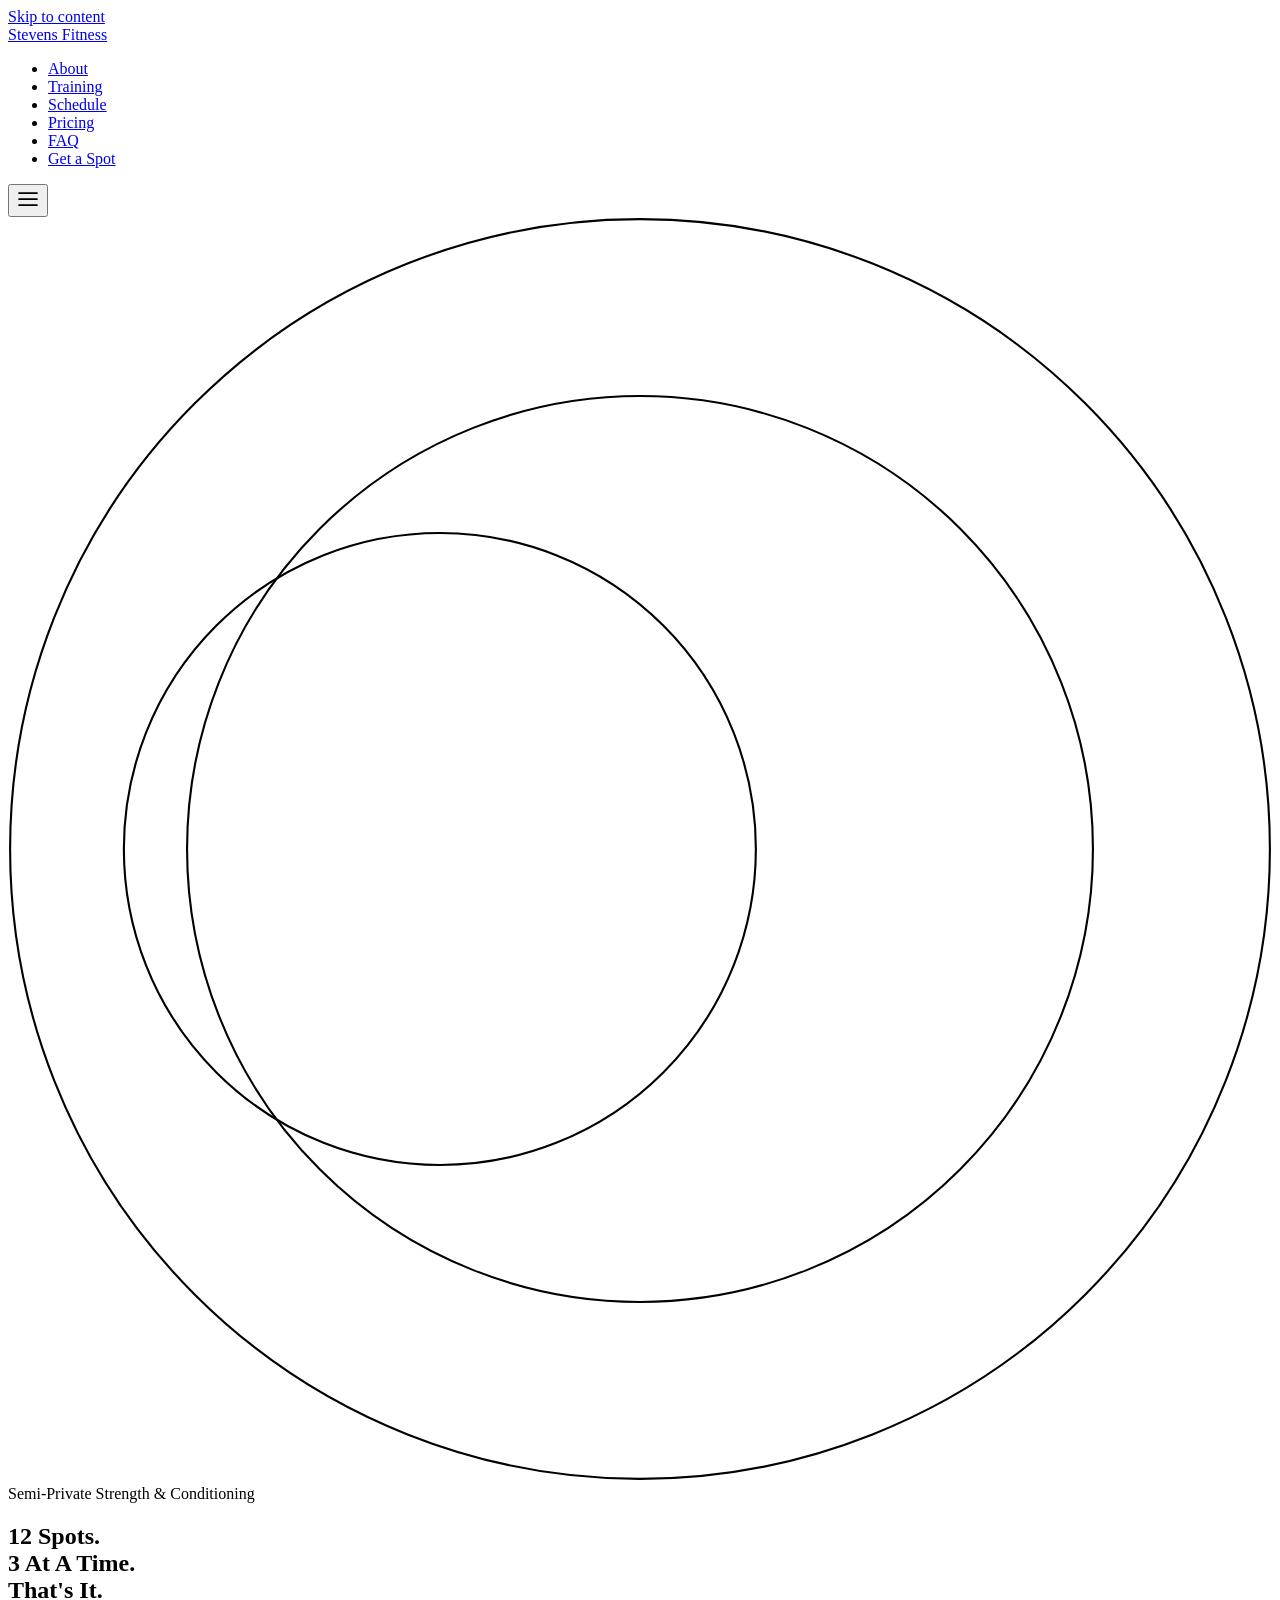
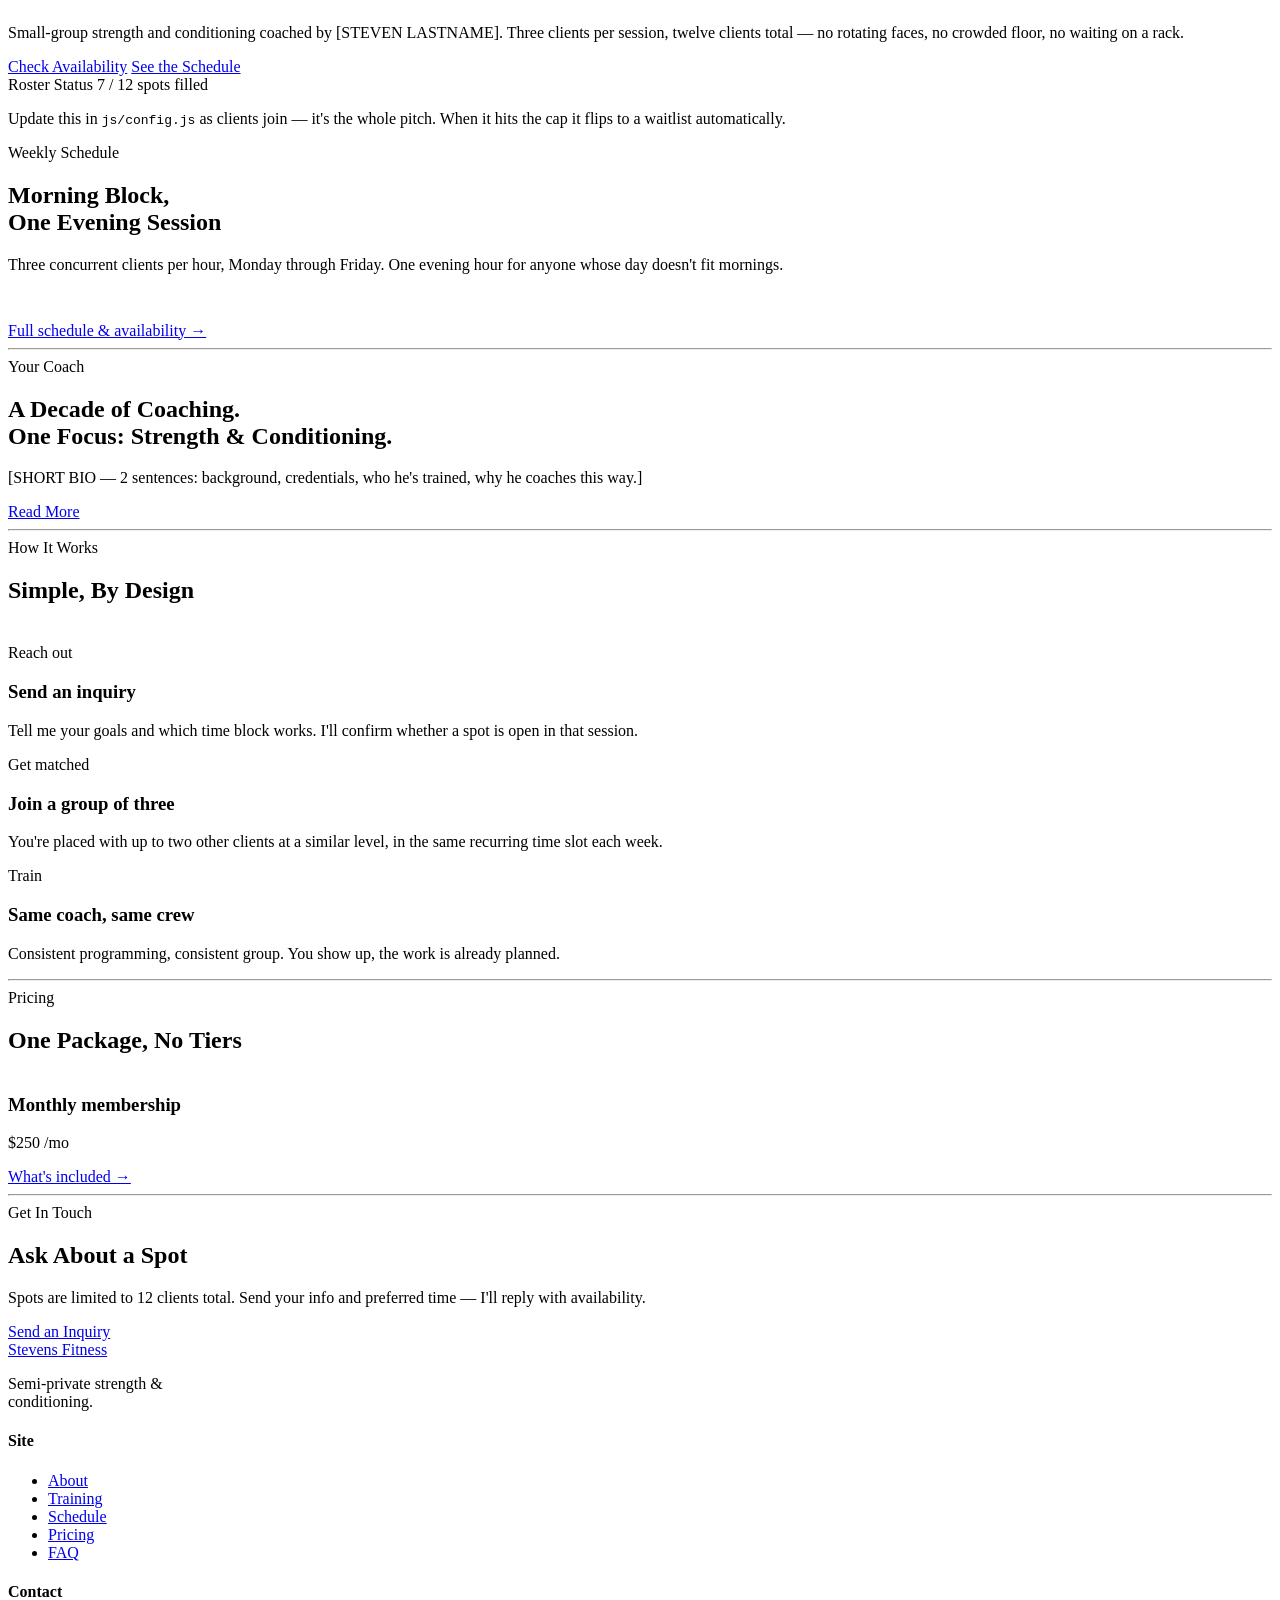
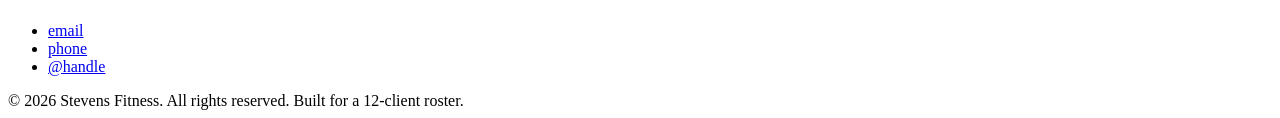
==== index.html @ 7fbc78ea "Add files via upload" ====
<!DOCTYPE html>
<html lang="en">
<head>
<meta charset="UTF-8">
<meta name="viewport" content="width=device-width, initial-scale=1">
<title>Stevens Fitness — Semi-Private Strength &amp; Conditioning</title>
<meta name="description" content="Semi-private strength and conditioning coaching. Three clients per session, twelve clients total. Same coach, same crew, every week.">
<meta property="og:title" content="Stevens Fitness — Semi-Private Strength &amp; Conditioning">
<meta property="og:description" content="Three clients per session, twelve clients total. No rotating faces, no crowded floor.">
<meta property="og:type" content="website">
<meta property="og:image" content="/assets/img/og-image.jpg">
<link rel="icon" href="/assets/img/favicon.ico">
<link rel="preconnect" href="https://fonts.googleapis.com">
<link rel="preconnect" href="https://fonts.gstatic.com" crossorigin>
<link href="https://fonts.googleapis.com/css2?family=Oswald:wght@500;700&family=Inter:wght@400;600;700&display=swap" rel="stylesheet">
<link rel="stylesheet" href="/css/styles.css">
<script>document.documentElement.classList.add('js');</script>

</head>
<body>

<a class="skip-link" href="#main">Skip to content</a>

<!-- ========================= HEADER ========================= -->
<header class="header">
  <div class="wrap header__inner">
    <a href="/index.html" class="logo">Stevens<span> Fitness</span></a>

    <nav class="nav" aria-label="Main">
      <ul class="nav__list">
        <li><a class="nav__link" href="/about.html">About</a></li>
        <li><a class="nav__link" href="/training.html">Training</a></li>
        <li><a class="nav__link" href="/schedule.html">Schedule</a></li>
        <li><a class="nav__link" href="/pricing.html">Pricing</a></li>
        <li><a class="nav__link" href="/faq.html">FAQ</a></li>
        <li><a class="nav__cta" href="/contact.html" data-roster-cta>Get a Spot</a></li>
      </ul>
    </nav>

    <button class="nav-toggle" aria-label="Open menu" aria-expanded="false" aria-controls="mobile-nav">
      <svg width="24" height="24" fill="none" stroke="currentColor" stroke-width="1.75" viewBox="0 0 24 24" aria-hidden="true">
        <path stroke-linecap="round" d="M3 6h18M3 12h18M3 18h18"/>
      </svg>
    </button>
  </div>

  <div class="mobile-nav" id="mobile-nav" hidden>
    <div class="wrap">
      <ul class="mobile-nav__list">
        <li><a href="/about.html">About</a></li>
        <li><a href="/training.html">Training</a></li>
        <li><a href="/schedule.html">Schedule</a></li>
        <li><a href="/pricing.html">Pricing</a></li>
        <li><a href="/faq.html">FAQ</a></li>
        <li><a href="/contact.html">Get a Spot</a></li>
      </ul>
    </div>
  </div>
</header>

<main id="main">

  <!-- ========================= HERO ========================= -->
  <section class="hero">
    <svg class="hero__deco" viewBox="0 0 600 600" fill="none" aria-hidden="true">
      <circle cx="300" cy="300" r="299" stroke="currentColor"/>
      <circle cx="300" cy="300" r="215" stroke="currentColor"/>
      <circle cx="205" cy="300" r="150" stroke="currentColor"/>
    </svg>

    <div class="wrap hero__inner reveal">
      <span class="eyebrow">Semi-Private Strength &amp; Conditioning</span>
      <h1>
        <span data-roster-total>12</span> Spots.<br>
        <span class="text-amber">3</span> At A Time.<br>
        That's It.
      </h1>
      <p class="lede">
        Small-group strength and conditioning coached by <span class="placeholder">[STEVEN LASTNAME]</span>.
        Three clients per session, twelve clients total — no rotating faces, no crowded floor,
        no waiting on a rack.
      </p>
      <div class="btn-row">
        <a class="btn btn--solid" href="/contact.html" data-roster-cta>Check Availability</a>
        <a class="btn btn--outline" href="/schedule.html">See the Schedule</a>
      </div>
    </div>
  </section>

  <!-- ========================= ROSTER STATUS ========================= -->
  <section class="wrap section--tight" style="padding-top:0">
    <div class="statbar reveal">
      <span class="statbar__label">Roster Status</span>
      <span class="statbar__value" data-roster>7 / 12 spots filled</span>
    </div>
    <p class="muted" style="margin-top:1rem">
      Update this in <code>js/config.js</code> as clients join — it's the whole pitch.
      When it hits the cap it flips to a waitlist automatically.
    </p>
  </section>

  <!-- ========================= SCHEDULE PREVIEW ========================= -->
  <section class="wrap section">
    <div class="reveal">
      <span class="eyebrow">Weekly Schedule</span>
      <h2>Morning Block,<br>One Evening Session</h2>
      <p class="lede">
        Three concurrent clients per hour, Monday through Friday. One evening hour
        for anyone whose day doesn't fit mornings.
      </p>
    </div>

    <div data-schedule style="margin-top:3rem" class="reveal"></div>

    <div class="btn-row">
      <a class="btn btn--ghost" href="/schedule.html">Full schedule &amp; availability →</a>
    </div>
  </section>

  <hr class="rule">

  <!-- ========================= COACH TEASER ========================= -->
  <section class="wrap section">
    <div class="split reveal">
      <div>
        <span class="eyebrow eyebrow--slate">Your Coach</span>
        <h2>A Decade of Coaching.<br>One Focus: Strength &amp; Conditioning.</h2>
        <p class="lede">
          <span class="placeholder">[SHORT BIO — 2 sentences: background, credentials,
          who he's trained, why he coaches this way.]</span>
        </p>
      </div>
      <a class="btn btn--outline" href="/about.html">Read More</a>
    </div>
  </section>

  <hr class="rule">

  <!-- ========================= HOW IT WORKS ========================= -->
  <section class="wrap section">
    <div class="reveal">
      <span class="eyebrow">How It Works</span>
      <h2>Simple, By Design</h2>
    </div>

    <div class="steps reveal" style="margin-top:2.5rem">
      <div class="step">
        <p class="step__tag">Reach out</p>
        <h3>Send an inquiry</h3>
        <p>Tell me your goals and which time block works. I'll confirm whether a spot is open in that session.</p>
      </div>
      <div class="step">
        <p class="step__tag">Get matched</p>
        <h3>Join a group of three</h3>
        <p>You're placed with up to two other clients at a similar level, in the same recurring time slot each week.</p>
      </div>
      <div class="step">
        <p class="step__tag">Train</p>
        <h3>Same coach, same crew</h3>
        <p>Consistent programming, consistent group. You show up, the work is already planned.</p>
      </div>
    </div>
  </section>

  <hr class="rule">

  <!-- ========================= PRICING TEASER ========================= -->
  <section class="wrap section">
    <div class="reveal">
      <span class="eyebrow">Pricing</span>
      <h2>One Package, No Tiers</h2>
    </div>

    <div class="card card--feature reveal" style="margin-top:2.5rem;max-width:38rem">
      <h3>Monthly membership</h3>
      <ul class="check-list" data-price-includes></ul>
      <div class="price">
        <span class="price__amount" data-price>$250</span>
        <span class="price__period" data-price-period>/mo</span>
      </div>
      <p class="muted" style="margin-top:0.75rem" data-price-note></p>
    </div>

    <div class="btn-row">
      <a class="btn btn--ghost" href="/pricing.html">What's included →</a>
    </div>
  </section>

  <hr class="rule">

  <!-- ========================= CTA ========================= -->
  <section class="wrap section">
    <div class="reveal" style="max-width:40rem">
      <span class="eyebrow">Get In Touch</span>
      <h2>Ask About a Spot</h2>
      <p class="lede">
        Spots are limited to <span data-roster-total>12</span> clients total. Send your info
        and preferred time — I'll reply with availability.
      </p>
      <div class="btn-row">
        <a class="btn btn--solid" href="/contact.html" data-roster-cta>Send an Inquiry</a>
      </div>
    </div>
  </section>

</main>

<!-- ========================= FOOTER ========================= -->
<footer class="footer">
  <div class="wrap">
    <div class="footer__grid">
      <div class="footer__col">
        <a href="/index.html" class="logo">Stevens<span> Fitness</span></a>
        <p class="muted" style="margin-top:1rem;max-width:24ch">
          Semi-private strength &amp; conditioning.
        </p>
      </div>
      <div class="footer__col">
        <h4>Site</h4>
        <ul>
          <li><a href="/about.html">About</a></li>
          <li><a href="/training.html">Training</a></li>
          <li><a href="/schedule.html">Schedule</a></li>
          <li><a href="/pricing.html">Pricing</a></li>
          <li><a href="/faq.html">FAQ</a></li>
        </ul>
      </div>
      <div class="footer__col">
        <h4>Contact</h4>
        <ul>
          <li><a href="#" data-email>email</a></li>
          <li><a href="#" data-phone>phone</a></li>
          <li><a href="#" data-instagram>@handle</a></li>
        </ul>
      </div>
    </div>
    <div class="footer__base">
      <span>&copy; <span data-year>2026</span> Stevens Fitness. All rights reserved.</span>
      <span>Built for a <span data-roster-total>12</span>-client roster.</span>
    </div>
  </div>
</footer>

<script src="/js/config.js"></script>
<script src="/js/main.js"></script>
</body>
</html>
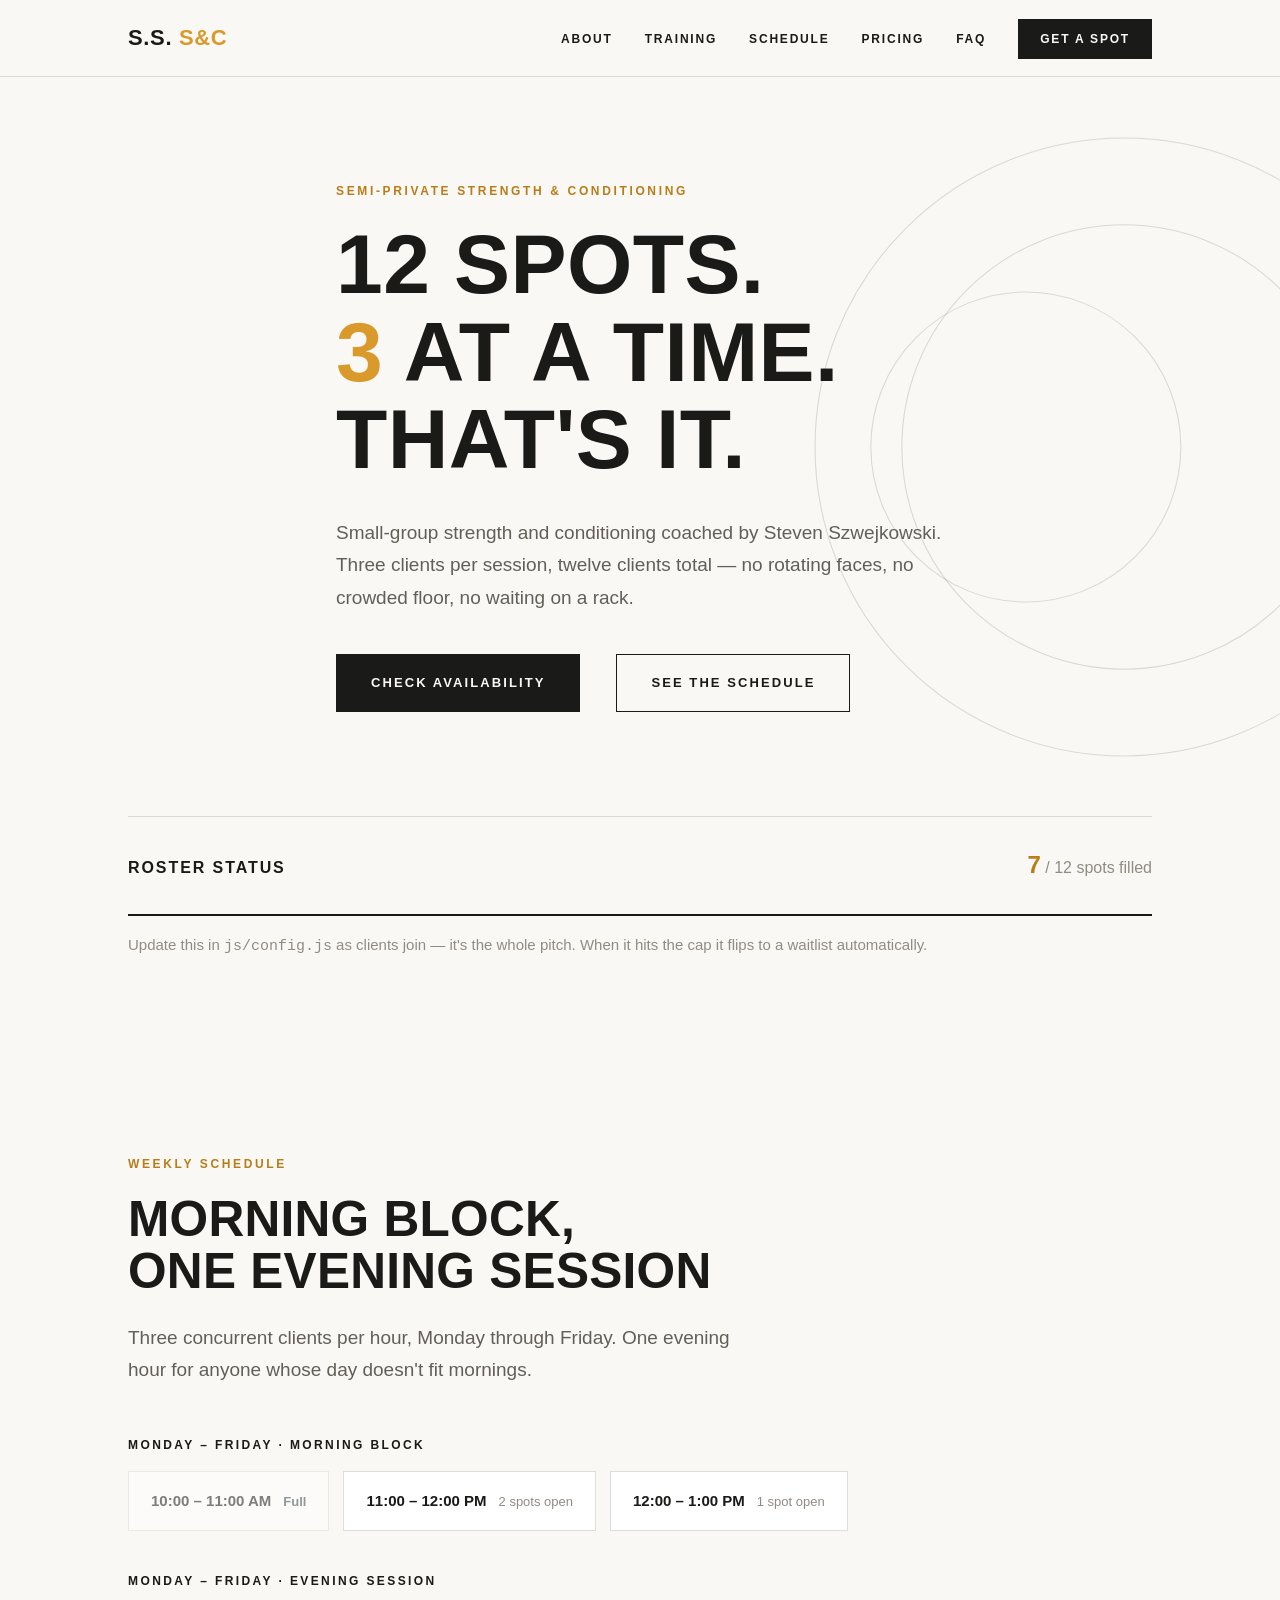
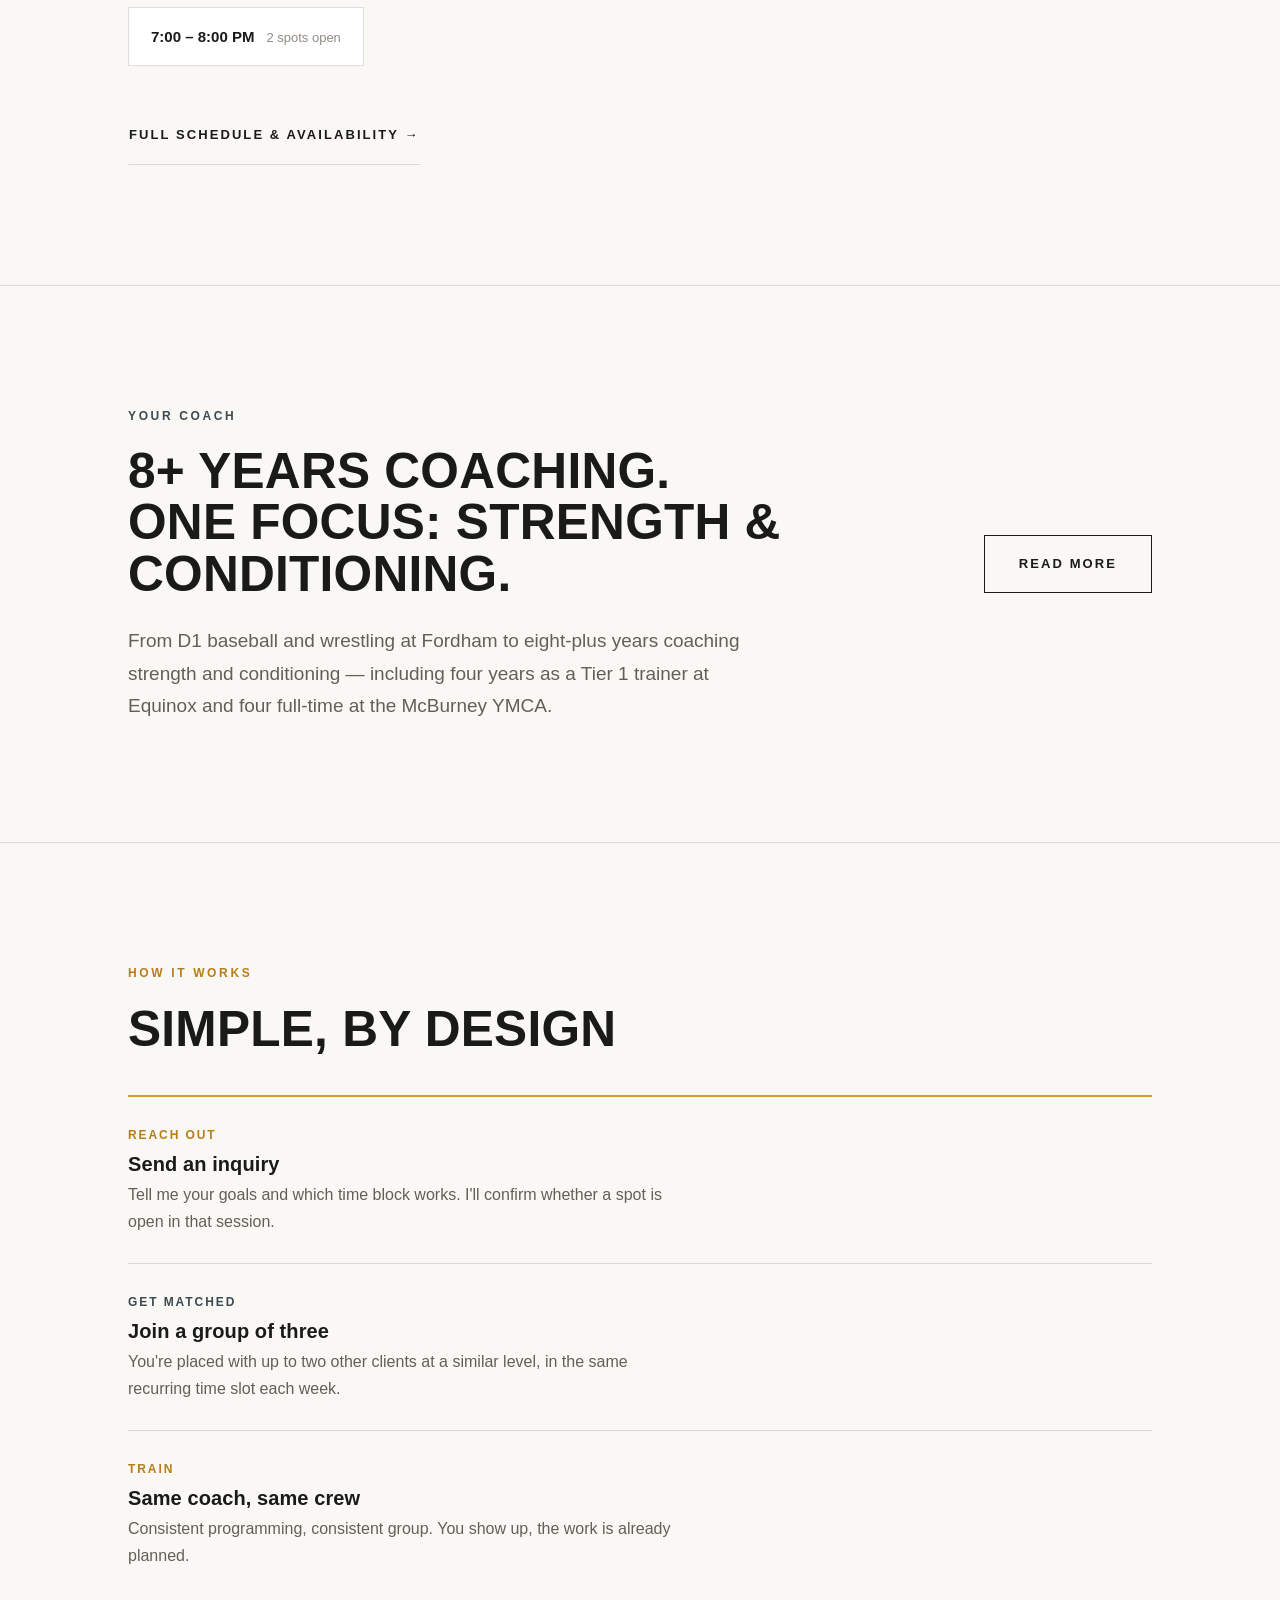
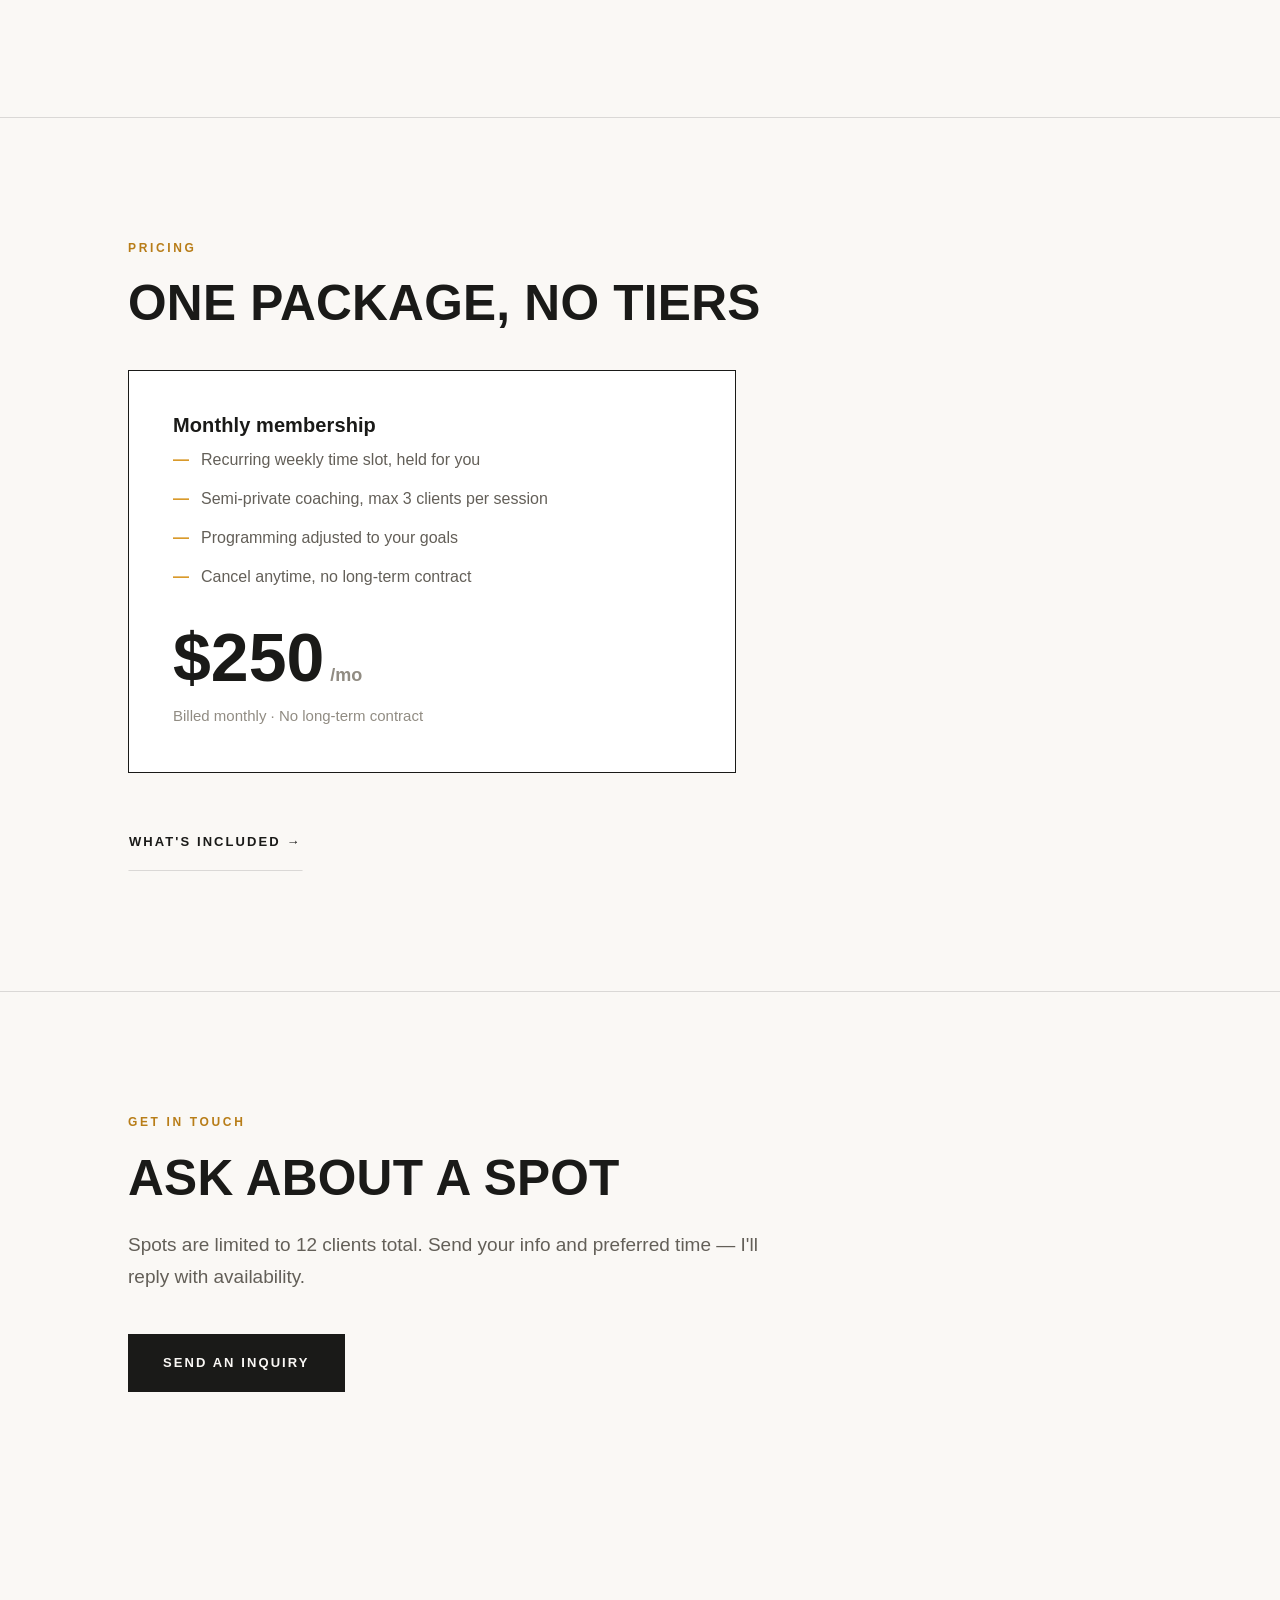
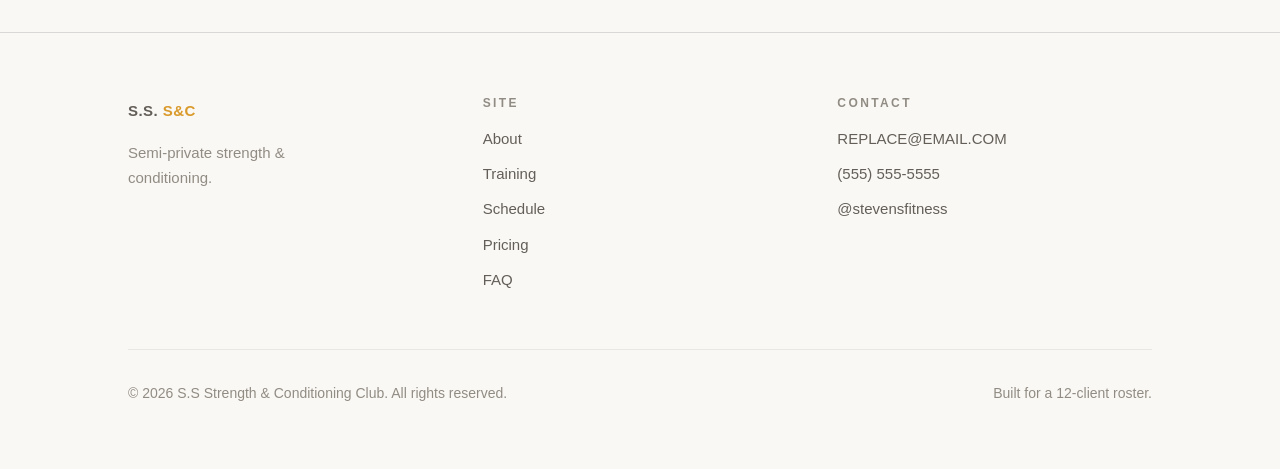
==== commit 64666b83: "Update index.html" ====
--- a/index.html
+++ b/index.html
@@ -3,9 +3,9 @@
 <head>
 <meta charset="UTF-8">
 <meta name="viewport" content="width=device-width, initial-scale=1">
-<title>Stevens Fitness — Semi-Private Strength &amp; Conditioning</title>
+<title>S.S Strength &amp; Conditioning Club — Semi-Private Coaching</title>
 <meta name="description" content="Semi-private strength and conditioning coaching. Three clients per session, twelve clients total. Same coach, same crew, every week.">
-<meta property="og:title" content="Stevens Fitness — Semi-Private Strength &amp; Conditioning">
+<meta property="og:title" content="S.S Strength &amp; Conditioning Club — Semi-Private Coaching">
 <meta property="og:description" content="Three clients per session, twelve clients total. No rotating faces, no crowded floor.">
 <meta property="og:type" content="website">
 <meta property="og:image" content="/assets/img/og-image.jpg">
@@ -24,7 +24,7 @@
 <!-- ========================= HEADER ========================= -->
 <header class="header">
   <div class="wrap header__inner">
-    <a href="/index.html" class="logo">Stevens<span> Fitness</span></a>
+    <a href="/index.html" class="logo" title="S.S Strength &amp; Conditioning Club">S.S.<span> S&amp;C</span></a>
 
     <nav class="nav" aria-label="Main">
       <ul class="nav__list">
@@ -76,7 +76,7 @@
         That's It.
       </h1>
       <p class="lede">
-        Small-group strength and conditioning coached by <span class="placeholder">[STEVEN LASTNAME]</span>.
+        Small-group strength and conditioning coached by Steven Szwejkowski.
         Three clients per session, twelve clients total — no rotating faces, no crowded floor,
         no waiting on a rack.
       </p>
@@ -124,10 +124,11 @@
     <div class="split reveal">
       <div>
         <span class="eyebrow eyebrow--slate">Your Coach</span>
-        <h2>A Decade of Coaching.<br>One Focus: Strength &amp; Conditioning.</h2>
+        <h2>8+ Years Coaching.<br>One Focus: Strength &amp; Conditioning.</h2>
         <p class="lede">
-          <span class="placeholder">[SHORT BIO — 2 sentences: background, credentials,
-          who he's trained, why he coaches this way.]</span>
+          From D1 baseball and wrestling at Fordham to eight-plus years coaching strength
+          and conditioning — including four years as a Tier 1 trainer at Equinox and four
+          full-time at the McBurney YMCA.
         </p>
       </div>
       <a class="btn btn--outline" href="/about.html">Read More</a>
@@ -210,7 +211,7 @@
   <div class="wrap">
     <div class="footer__grid">
       <div class="footer__col">
-        <a href="/index.html" class="logo">Stevens<span> Fitness</span></a>
+        <a href="/index.html" class="logo" title="S.S Strength &amp; Conditioning Club">S.S.<span> S&amp;C</span></a>
         <p class="muted" style="margin-top:1rem;max-width:24ch">
           Semi-private strength &amp; conditioning.
         </p>
@@ -235,7 +236,7 @@
       </div>
     </div>
     <div class="footer__base">
-      <span>&copy; <span data-year>2026</span> Stevens Fitness. All rights reserved.</span>
+      <span>&copy; <span data-year>2026</span> S.S Strength & Conditioning Club. All rights reserved.</span>
       <span>Built for a <span data-roster-total>12</span>-client roster.</span>
     </div>
   </div>
--- a/css/styles.css
+++ b/css/styles.css
@@ -0,0 +1,640 @@
+/* ============================================================================
+   STEVENS FITNESS — Design System
+   Palette: Ink + Amber
+   Edit the tokens below to re-skin the entire site.
+   ========================================================================= */
+
+:root {
+  /* --- Color ------------------------------------------------------------ */
+  --base:       #FAF8F5;   /* page background (warm off-white)              */
+  --surface:    #FFFFFF;   /* cards, raised panels                          */
+  --ink:        #1A1A18;   /* headings, near-black                          */
+  --ink-soft:   #635F58;   /* body copy                                     */
+  --ink-mute:   #918C83;   /* captions, meta, disabled                      */
+  --amber:      #D99A2B;   /* primary accent                                */
+  --amber-deep: #B87D18;   /* accent hover / text-on-light contrast          */
+  --slate:      #3D4A52;   /* secondary accent                              */
+  --rule:       rgba(26, 26, 24, 0.14);  /* hairline dividers               */
+  --rule-soft:  rgba(26, 26, 24, 0.08);
+
+  /* --- Type ------------------------------------------------------------- */
+  --font-display: 'Oswald', 'Haettenschweiler', 'Arial Narrow', sans-serif;
+  --font-body:    'Inter', -apple-system, BlinkMacSystemFont, 'Segoe UI', sans-serif;
+
+  /* --- Layout ----------------------------------------------------------- */
+  --wrap:     1120px;
+  --gutter:   clamp(1.25rem, 5vw, 3rem);
+  --section:  clamp(4rem, 10vw, 7.5rem);   /* vertical section rhythm       */
+  --header-h: 76px;
+}
+
+/* ============================================================================
+   RESET
+   ========================================================================= */
+
+*, *::before, *::after { box-sizing: border-box; }
+
+html {
+  -webkit-text-size-adjust: 100%;
+  scroll-behavior: smooth;
+  scroll-padding-top: calc(var(--header-h) + 1rem);
+}
+
+body {
+  margin: 0;
+  background: var(--base);
+  color: var(--ink-soft);
+  font-family: var(--font-body);
+  font-size: 1rem;
+  line-height: 1.7;
+  -webkit-font-smoothing: antialiased;
+  overflow-x: hidden;
+}
+
+img, svg { max-width: 100%; display: block; }
+button, input, select, textarea { font: inherit; color: inherit; }
+
+@media (prefers-reduced-motion: reduce) {
+  html { scroll-behavior: auto; }
+  *, *::before, *::after {
+    animation-duration: 0.01ms !important;
+    transition-duration: 0.01ms !important;
+  }
+}
+
+/* ============================================================================
+   TYPOGRAPHY
+   ========================================================================= */
+
+h1, h2, h3, h4 {
+  font-family: var(--font-display);
+  font-weight: 700;
+  text-transform: uppercase;
+  color: var(--ink);
+  line-height: 1.04;
+  letter-spacing: 0.005em;
+  margin: 0 0 0.5em;
+}
+
+h1 { font-size: clamp(2.75rem, 8vw, 5.25rem); }
+h2 { font-size: clamp(1.9rem, 4.6vw, 3.1rem); }
+h3 { font-size: clamp(1.2rem, 2.4vw, 1.6rem); }
+h4 { font-size: 1.0625rem; letter-spacing: 0.02em; }
+
+p { margin: 0 0 1.25rem; }
+p:last-child { margin-bottom: 0; }
+
+a { color: var(--amber-deep); text-decoration: none; transition: color 0.2s ease; }
+a:hover { color: var(--ink); }
+
+strong { color: var(--ink); font-weight: 600; }
+
+/* Small wide-tracked label above every section heading */
+.eyebrow {
+  display: block;
+  font-family: var(--font-body);
+  font-size: 0.75rem;
+  font-weight: 700;
+  text-transform: uppercase;
+  letter-spacing: 0.22em;
+  color: var(--amber-deep);
+  margin-bottom: 1.25rem;
+}
+.eyebrow--slate { color: var(--slate); }
+
+.lede {
+  font-size: clamp(1.0625rem, 1.6vw, 1.1875rem);
+  max-width: 60ch;
+}
+
+.text-amber { color: var(--amber); }
+.text-slate { color: var(--slate); }
+.text-ink   { color: var(--ink); }
+.muted      { color: var(--ink-mute); font-size: 0.9375rem; }
+
+/* ============================================================================
+   LAYOUT
+   ========================================================================= */
+
+.wrap {
+  max-width: var(--wrap);
+  margin-inline: auto;
+  padding-inline: var(--gutter);
+}
+
+.section { padding-block: var(--section); }
+.section--tight { padding-block: calc(var(--section) * 0.62); }
+
+.rule {
+  border: 0;
+  border-top: 1px solid var(--rule);
+  margin: 0;
+}
+
+.grid { display: grid; gap: clamp(1.5rem, 4vw, 3rem); }
+.grid--2 { grid-template-columns: repeat(auto-fit, minmax(280px, 1fr)); }
+.grid--3 { grid-template-columns: repeat(auto-fit, minmax(240px, 1fr)); }
+
+.split {
+  display: grid;
+  gap: clamp(1.5rem, 5vw, 4rem);
+  align-items: start;
+}
+@media (min-width: 860px) {
+  .split { grid-template-columns: 1fr auto; align-items: center; }
+}
+
+/* ============================================================================
+   BUTTONS
+   ========================================================================= */
+
+.btn {
+  display: inline-block;
+  font-family: var(--font-body);
+  font-size: 0.8125rem;
+  font-weight: 700;
+  text-transform: uppercase;
+  letter-spacing: 0.16em;
+  padding: 1.0625rem 2.125rem;
+  border: 1px solid transparent;
+  background: none;
+  cursor: pointer;
+  transition: background-color 0.22s ease, color 0.22s ease, border-color 0.22s ease;
+}
+
+.btn--solid {
+  background: var(--ink);
+  color: var(--base);
+  border-color: var(--ink);
+}
+.btn--solid:hover { background: var(--amber); border-color: var(--amber); color: var(--ink); }
+
+.btn--outline {
+  border-color: var(--ink);
+  color: var(--ink);
+}
+.btn--outline:hover { background: var(--ink); color: var(--base); }
+
+.btn--ghost {
+  padding-inline: 0;
+  color: var(--ink);
+  border-bottom: 1px solid var(--rule);
+}
+.btn--ghost:hover { color: var(--amber-deep); border-bottom-color: var(--amber); }
+
+.btn-row {
+  display: flex;
+  flex-wrap: wrap;
+  align-items: center;
+  gap: clamp(1rem, 3vw, 2.25rem);
+  margin-top: 2.5rem;
+}
+
+/* ============================================================================
+   HEADER / NAV
+   ========================================================================= */
+
+.header {
+  position: sticky;
+  top: 0;
+  z-index: 100;
+  background: var(--base);
+  border-bottom: 1px solid var(--rule);
+}
+
+.header__inner {
+  display: flex;
+  align-items: center;
+  justify-content: space-between;
+  gap: 1.5rem;
+  min-height: var(--header-h);
+}
+
+.logo {
+  font-family: var(--font-display);
+  font-size: 1.375rem;
+  font-weight: 700;
+  text-transform: uppercase;
+  letter-spacing: 0.03em;
+  color: var(--ink);
+  white-space: nowrap;
+}
+.logo span { color: var(--amber); }
+.logo:hover { color: var(--ink); }
+
+.nav { display: none; }
+@media (min-width: 940px) { .nav { display: block; } }
+
+.nav__list {
+  display: flex;
+  align-items: center;
+  gap: 2rem;
+  list-style: none;
+  margin: 0;
+  padding: 0;
+}
+
+.nav__link {
+  font-size: 0.75rem;
+  font-weight: 700;
+  text-transform: uppercase;
+  letter-spacing: 0.15em;
+  color: var(--ink);
+  padding-block: 0.25rem;
+  border-bottom: 1px solid transparent;
+}
+.nav__link:hover { color: var(--amber-deep); border-bottom-color: var(--amber); }
+.nav__link[aria-current="page"] { color: var(--amber-deep); border-bottom-color: var(--amber); }
+
+.nav__cta {
+  font-size: 0.75rem;
+  font-weight: 700;
+  text-transform: uppercase;
+  letter-spacing: 0.15em;
+  color: var(--base);
+  background: var(--ink);
+  padding: 0.8125rem 1.375rem;
+}
+.nav__cta:hover { background: var(--amber); color: var(--ink); }
+
+.nav-toggle {
+  display: grid;
+  place-items: center;
+  width: 44px; height: 44px;
+  margin-right: -10px;
+  border: 0; background: none; cursor: pointer;
+  color: var(--ink);
+}
+@media (min-width: 940px) { .nav-toggle { display: none; } }
+
+.mobile-nav {
+  border-top: 1px solid var(--rule);
+  background: var(--base);
+}
+.mobile-nav[hidden] { display: none; }
+.mobile-nav__list { list-style: none; margin: 0; padding: 0.5rem 0 1.5rem; }
+.mobile-nav__list a {
+  display: block;
+  padding: 0.875rem 0;
+  font-size: 0.8125rem;
+  font-weight: 700;
+  text-transform: uppercase;
+  letter-spacing: 0.15em;
+  color: var(--ink);
+  border-bottom: 1px solid var(--rule-soft);
+}
+.mobile-nav__list a:hover { color: var(--amber-deep); }
+
+/* ============================================================================
+   HERO
+   ========================================================================= */
+
+.hero {
+  position: relative;
+  padding-block: clamp(3.5rem, 9vw, 6.5rem);
+  overflow: hidden;
+}
+
+.hero__deco {
+  position: absolute;
+  top: 50%;
+  right: -12%;
+  transform: translateY(-50%);
+  width: min(620px, 62vw);
+  color: var(--rule);
+  pointer-events: none;
+  z-index: 0;
+}
+.hero__inner { position: relative; z-index: 1; max-width: 44rem; }
+.hero h1 { margin-bottom: 0.4em; }
+
+/* Page-header for interior pages */
+.page-head {
+  padding-block: clamp(3rem, 7vw, 5rem) clamp(2rem, 4vw, 3rem);
+  border-bottom: 1px solid var(--rule);
+}
+.page-head h1 { font-size: clamp(2.25rem, 6vw, 4rem); }
+
+/* ============================================================================
+   STAT BAR  (roster status)
+   ========================================================================= */
+
+.statbar {
+  display: flex;
+  flex-wrap: wrap;
+  align-items: baseline;
+  justify-content: space-between;
+  gap: 1rem;
+  padding-block: 1.75rem;
+  border-top: 1px solid var(--rule);
+  border-bottom: 2px solid var(--ink);
+}
+.statbar__label {
+  font-family: var(--font-display);
+  font-size: 1rem;
+  font-weight: 700;
+  text-transform: uppercase;
+  letter-spacing: 0.12em;
+  color: var(--ink);
+}
+.statbar__value { font-size: 1rem; color: var(--ink-mute); }
+.statbar__value b {
+  font-family: var(--font-display);
+  font-size: 1.5rem;
+  color: var(--amber-deep);
+  font-weight: 700;
+}
+
+/* ============================================================================
+   SLOT CHIPS  (schedule)
+   ========================================================================= */
+
+.slot-group { margin-bottom: 2.5rem; }
+.slot-group:last-child { margin-bottom: 0; }
+
+.slot-group__day {
+  font-size: 0.75rem;
+  font-weight: 700;
+  text-transform: uppercase;
+  letter-spacing: 0.2em;
+  color: var(--ink);
+  margin-bottom: 1rem;
+}
+
+.slots { display: flex; flex-wrap: wrap; gap: 0.875rem; }
+
+.slot {
+  display: flex;
+  align-items: baseline;
+  gap: 0.75rem;
+  padding: 1rem 1.375rem;
+  border: 1px solid var(--rule);
+  background: var(--surface);
+  transition: border-color 0.2s ease;
+}
+.slot:hover { border-color: var(--ink); }
+.slot__time {
+  font-weight: 700;
+  color: var(--ink);
+  font-size: 0.9375rem;
+  white-space: nowrap;
+}
+.slot__spots { font-size: 0.8125rem; color: var(--ink-mute); white-space: nowrap; }
+.slot--full { opacity: 0.55; }
+.slot--full .slot__spots { color: var(--slate); font-weight: 600; }
+
+/* ============================================================================
+   STEPS  (how it works)
+   ========================================================================= */
+
+.steps { border-top: 2px solid var(--amber); }
+.step {
+  padding: 1.75rem 0;
+  border-bottom: 1px solid var(--rule);
+}
+.step:last-child { border-bottom: 0; }
+.step__tag {
+  font-size: 0.75rem;
+  font-weight: 700;
+  text-transform: uppercase;
+  letter-spacing: 0.16em;
+  color: var(--amber-deep);
+  margin-bottom: 0.5rem;
+}
+.step:nth-child(even) .step__tag { color: var(--slate); }
+.step h3 { margin-bottom: 0.4rem; text-transform: none; font-family: var(--font-body); font-weight: 600; font-size: 1.25rem; }
+.step p { max-width: 62ch; }
+
+/* ============================================================================
+   CARDS
+   ========================================================================= */
+
+.card {
+  padding: clamp(1.75rem, 4vw, 2.75rem);
+  border: 1px solid var(--rule);
+  background: var(--surface);
+}
+.card--outline { background: none; }
+.card--feature { border-color: var(--ink); }
+
+.card h3 {
+  text-transform: none;
+  font-family: var(--font-body);
+  font-weight: 600;
+  font-size: 1.25rem;
+  margin-bottom: 0.625rem;
+}
+
+.check-list { list-style: none; margin: 0 0 2rem; padding: 0; }
+.check-list li {
+  position: relative;
+  padding-left: 1.75rem;
+  margin-bottom: 0.75rem;
+}
+.check-list li::before {
+  content: "—";
+  position: absolute;
+  left: 0;
+  color: var(--amber);
+  font-weight: 700;
+}
+
+.price {
+  display: flex;
+  align-items: baseline;
+  gap: 0.375rem;
+  font-family: var(--font-display);
+  font-weight: 700;
+  color: var(--ink);
+}
+.price__amount { font-size: clamp(3rem, 8vw, 4.25rem); line-height: 1; }
+.price__period { font-size: 1.125rem; color: var(--ink-mute); }
+
+/* Numbered feature list */
+.numbered { list-style: none; margin: 0; padding: 0; counter-reset: n; }
+.numbered li {
+  counter-increment: n;
+  position: relative;
+  padding-left: 3rem;
+  padding-block: 1.25rem;
+  border-bottom: 1px solid var(--rule-soft);
+}
+.numbered li:last-child { border-bottom: 0; }
+.numbered li::before {
+  content: counter(n, decimal-leading-zero);
+  position: absolute;
+  left: 0; top: 1.25rem;
+  font-family: var(--font-display);
+  font-weight: 700;
+  font-size: 0.9375rem;
+  color: var(--amber);
+  letter-spacing: 0.05em;
+}
+
+/* ============================================================================
+   FAQ
+   ========================================================================= */
+
+.faq { border-top: 1px solid var(--rule); }
+.faq__item { border-bottom: 1px solid var(--rule); }
+.faq__q {
+  display: flex;
+  align-items: center;
+  justify-content: space-between;
+  gap: 1.5rem;
+  width: 100%;
+  padding: 1.5rem 0;
+  text-align: left;
+  cursor: pointer;
+  list-style: none;
+  font-weight: 600;
+  font-size: 1.0625rem;
+  color: var(--ink);
+}
+.faq__q::-webkit-details-marker { display: none; }
+.faq__q:hover { color: var(--amber-deep); }
+.faq__q::after {
+  content: "+";
+  flex: none;
+  font-family: var(--font-display);
+  font-size: 1.5rem;
+  line-height: 1;
+  color: var(--amber);
+  transition: transform 0.25s ease;
+}
+.faq__item[open] .faq__q::after { transform: rotate(45deg); }
+.faq__a { padding-bottom: 1.75rem; max-width: 68ch; }
+
+/* ============================================================================
+   FORMS
+   ========================================================================= */
+
+.form { max-width: 44rem; }
+.field { margin-bottom: 1.75rem; }
+
+.field label {
+  display: block;
+  font-size: 0.75rem;
+  font-weight: 700;
+  text-transform: uppercase;
+  letter-spacing: 0.16em;
+  color: var(--ink);
+  margin-bottom: 0.625rem;
+}
+
+.field input,
+.field select,
+.field textarea {
+  width: 100%;
+  padding: 0.9375rem 1.125rem;
+  background: var(--surface);
+  border: 1px solid var(--rule);
+  color: var(--ink);
+  transition: border-color 0.2s ease;
+}
+.field input:hover,
+.field select:hover,
+.field textarea:hover { border-color: var(--ink-mute); }
+.field input:focus,
+.field select:focus,
+.field textarea:focus {
+  outline: none;
+  border-color: var(--amber);
+  box-shadow: 0 0 0 3px rgba(217, 154, 43, 0.16);
+}
+.field textarea { min-height: 8rem; resize: vertical; }
+.field ::placeholder { color: var(--ink-mute); opacity: 0.7; }
+
+.form__footer {
+  display: flex;
+  flex-wrap: wrap;
+  align-items: center;
+  gap: 1.5rem;
+  margin-top: 2.25rem;
+}
+
+.form__status {
+  margin-top: 1.5rem;
+  padding: 1rem 1.25rem;
+  border-left: 3px solid var(--amber);
+  background: var(--surface);
+  font-size: 0.9375rem;
+}
+.form__status[hidden] { display: none; }
+
+/* ============================================================================
+   FOOTER
+   ========================================================================= */
+
+.footer {
+  border-top: 1px solid var(--rule);
+  padding-block: clamp(2.5rem, 6vw, 4rem);
+  margin-top: var(--section);
+}
+.footer__grid {
+  display: grid;
+  gap: 2.5rem;
+  grid-template-columns: repeat(auto-fit, minmax(200px, 1fr));
+  margin-bottom: 3rem;
+}
+.footer__col h4 {
+  font-family: var(--font-body);
+  font-size: 0.75rem;
+  letter-spacing: 0.2em;
+  color: var(--ink-mute);
+  margin-bottom: 1rem;
+}
+.footer__col ul { list-style: none; margin: 0; padding: 0; }
+.footer__col li { margin-bottom: 0.5rem; }
+.footer__col a { color: var(--ink-soft); font-size: 0.9375rem; }
+.footer__col a:hover { color: var(--amber-deep); }
+
+.footer__base {
+  display: flex;
+  flex-wrap: wrap;
+  gap: 1rem;
+  justify-content: space-between;
+  padding-top: 2rem;
+  border-top: 1px solid var(--rule-soft);
+  font-size: 0.875rem;
+  color: var(--ink-mute);
+}
+
+/* ============================================================================
+   UTILITIES
+   ========================================================================= */
+
+/* Scroll reveal is progressive enhancement: content is only hidden once we know
+   JavaScript is running (the .js class is set by an inline script in <head>).
+   Without JS — or if the script fails — everything renders normally. */
+.js .reveal {
+  opacity: 0;
+  transform: translateY(20px);
+  transition: opacity 0.65s ease, transform 0.65s ease;
+}
+.js .reveal.is-visible { opacity: 1; transform: none; }
+
+.skip-link {
+  position: absolute;
+  left: -9999px;
+  top: 0;
+  background: var(--ink);
+  color: var(--base);
+  padding: 0.75rem 1.25rem;
+  z-index: 200;
+}
+.skip-link:focus { left: 0; color: var(--base); }
+
+:where(a, button, input, select, textarea, summary):focus-visible {
+  outline: 2px solid var(--amber);
+  outline-offset: 3px;
+}
+
+.placeholder {
+  background: rgba(217, 154, 43, 0.14);
+  padding: 0.1em 0.35em;
+  border-radius: 2px;
+  color: var(--amber-deep);
+  font-weight: 600;
+  font-size: 0.95em;
+}
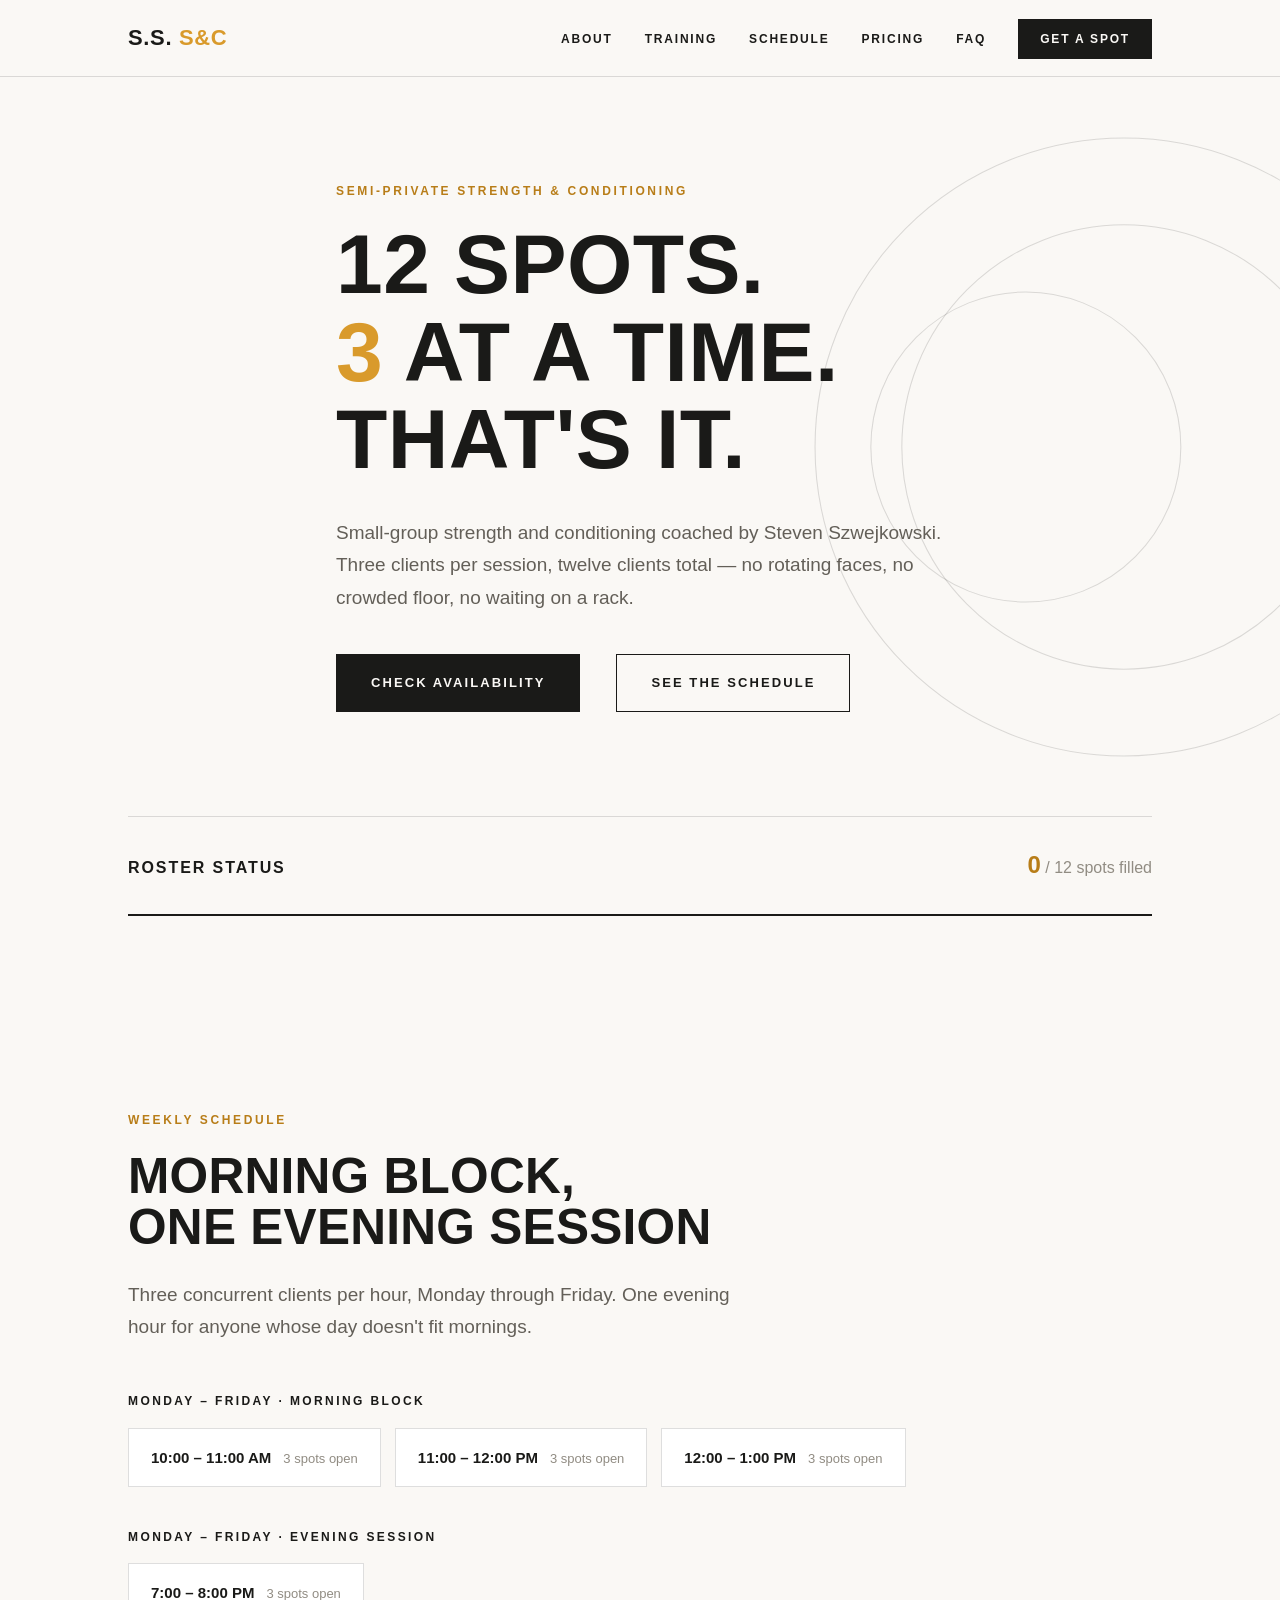
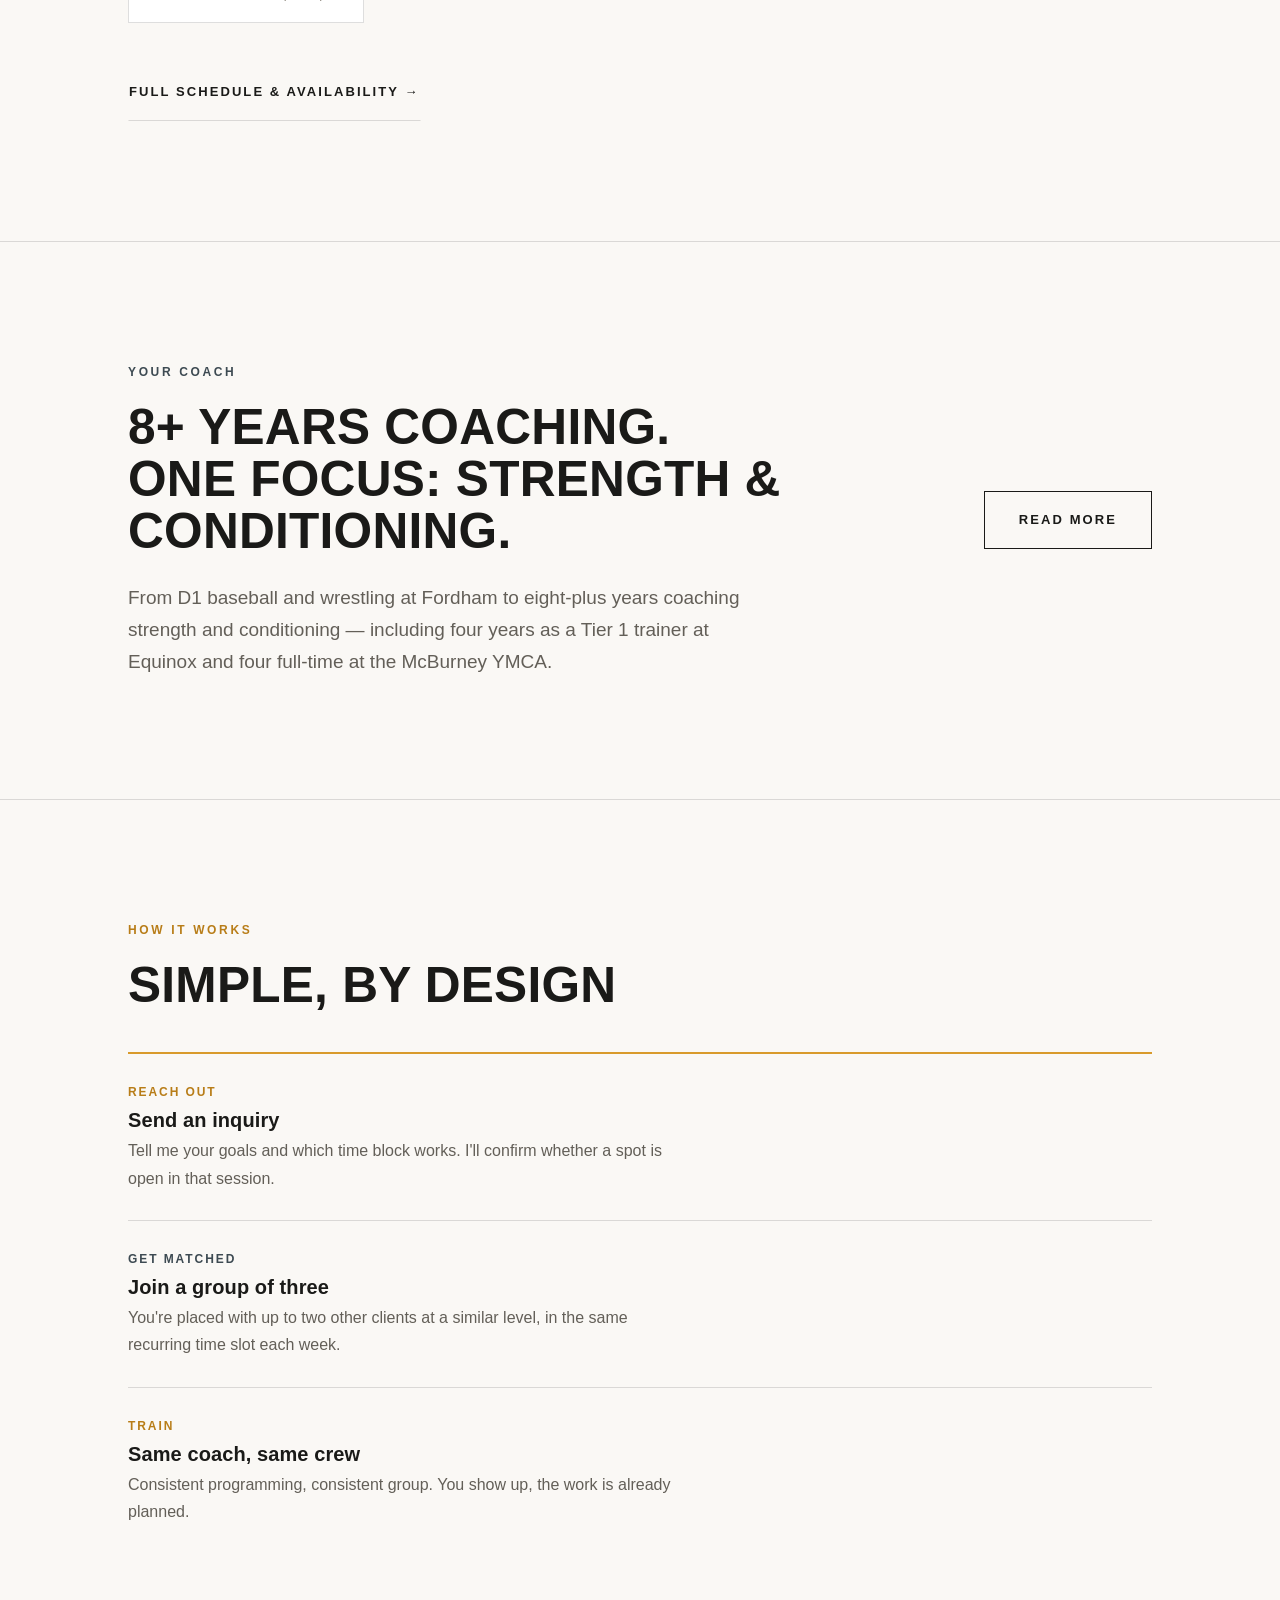
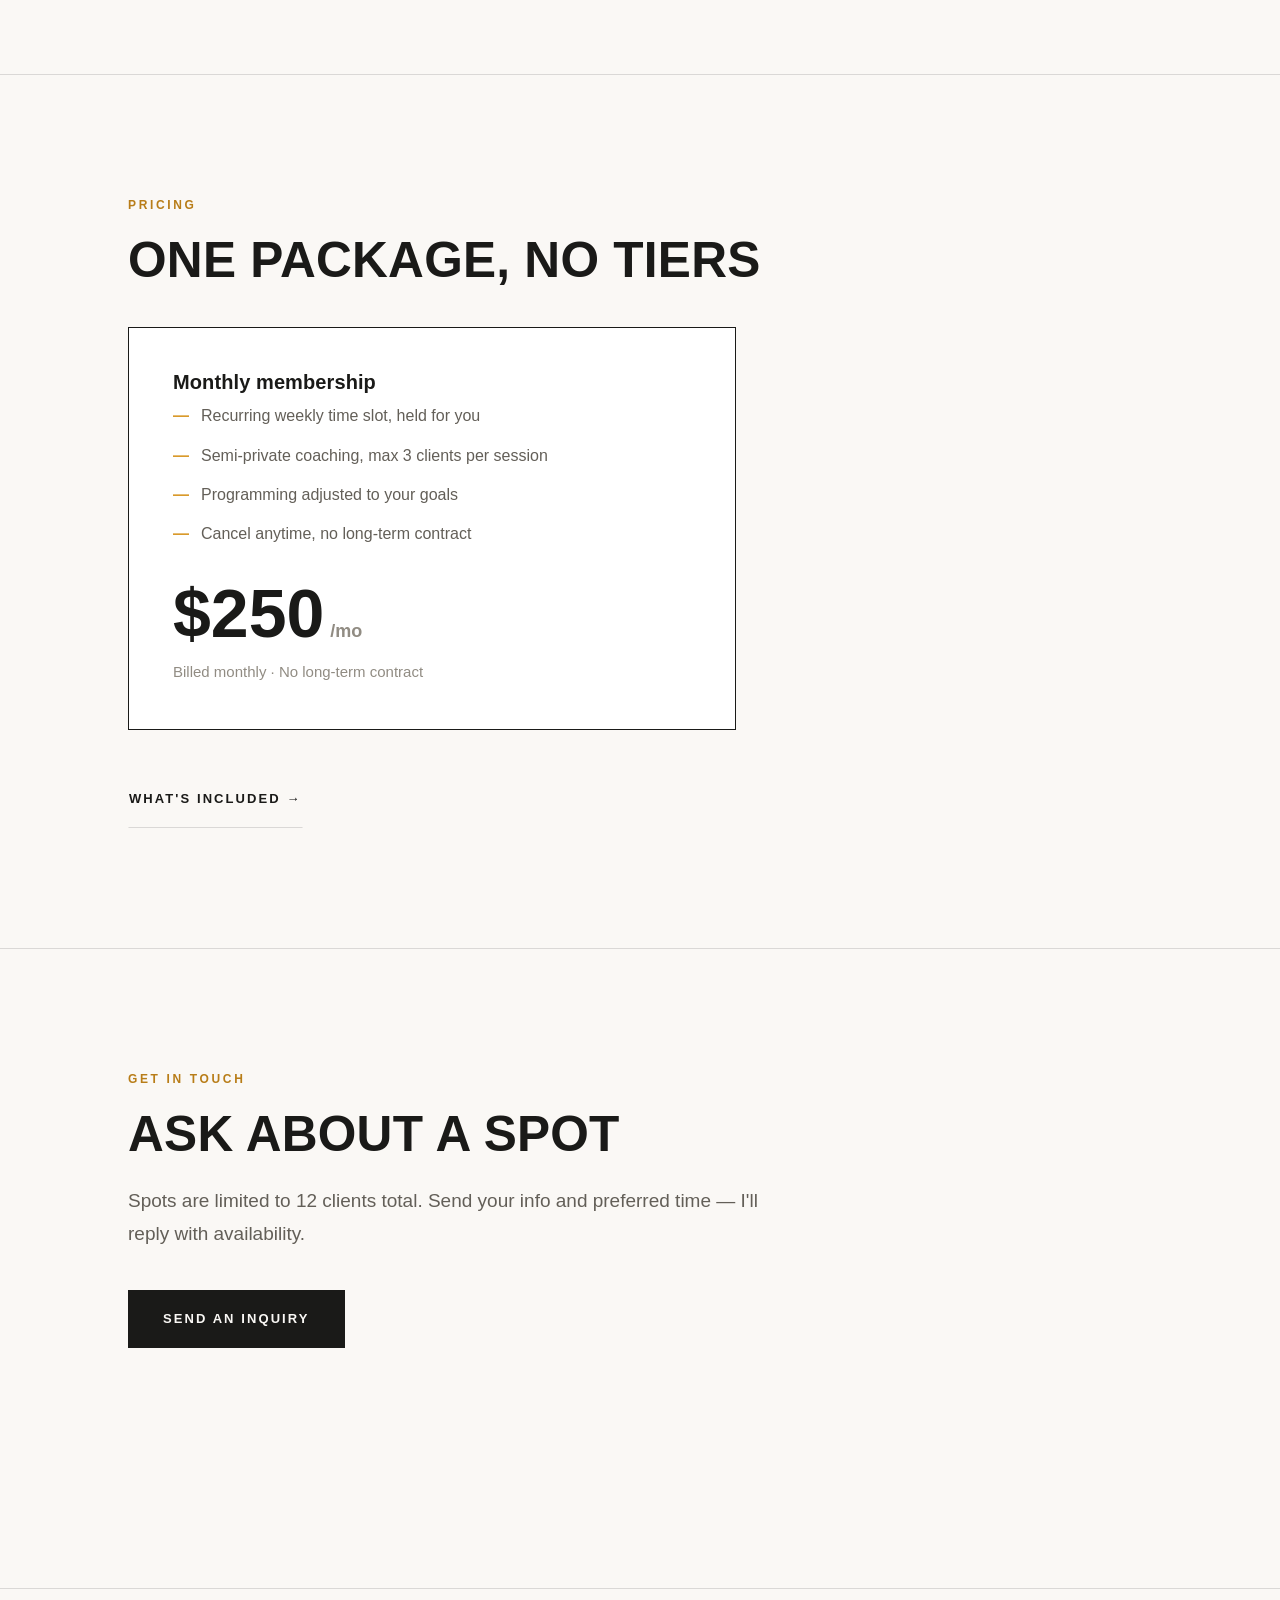
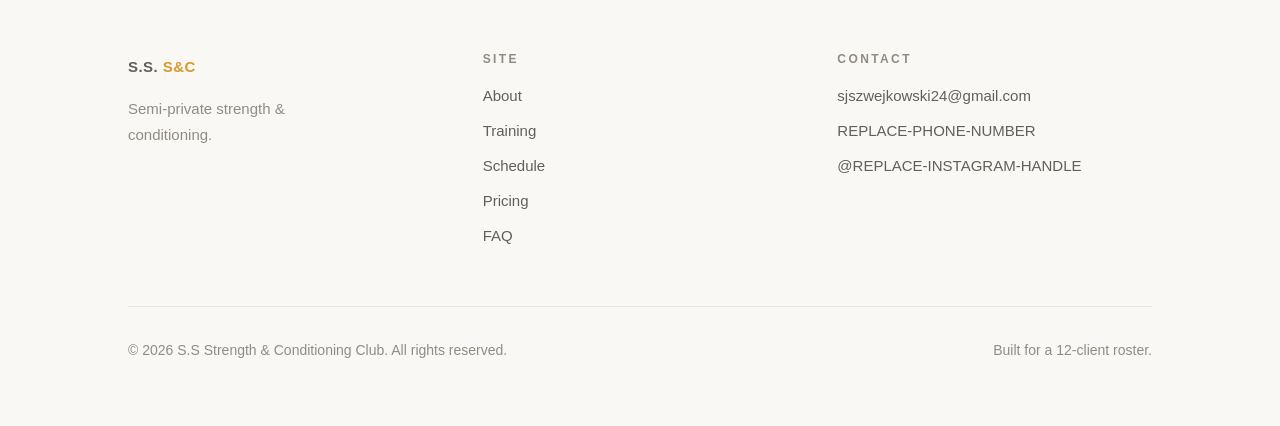
==== commit 7ccc2286: "Update index.html" ====
--- a/index.html
+++ b/index.html
@@ -93,10 +93,6 @@
       <span class="statbar__label">Roster Status</span>
       <span class="statbar__value" data-roster>7 / 12 spots filled</span>
     </div>
-    <p class="muted" style="margin-top:1rem">
-      Update this in <code>js/config.js</code> as clients join — it's the whole pitch.
-      When it hits the cap it flips to a waitlist automatically.
-    </p>
   </section>
 
   <!-- ========================= SCHEDULE PREVIEW ========================= -->
